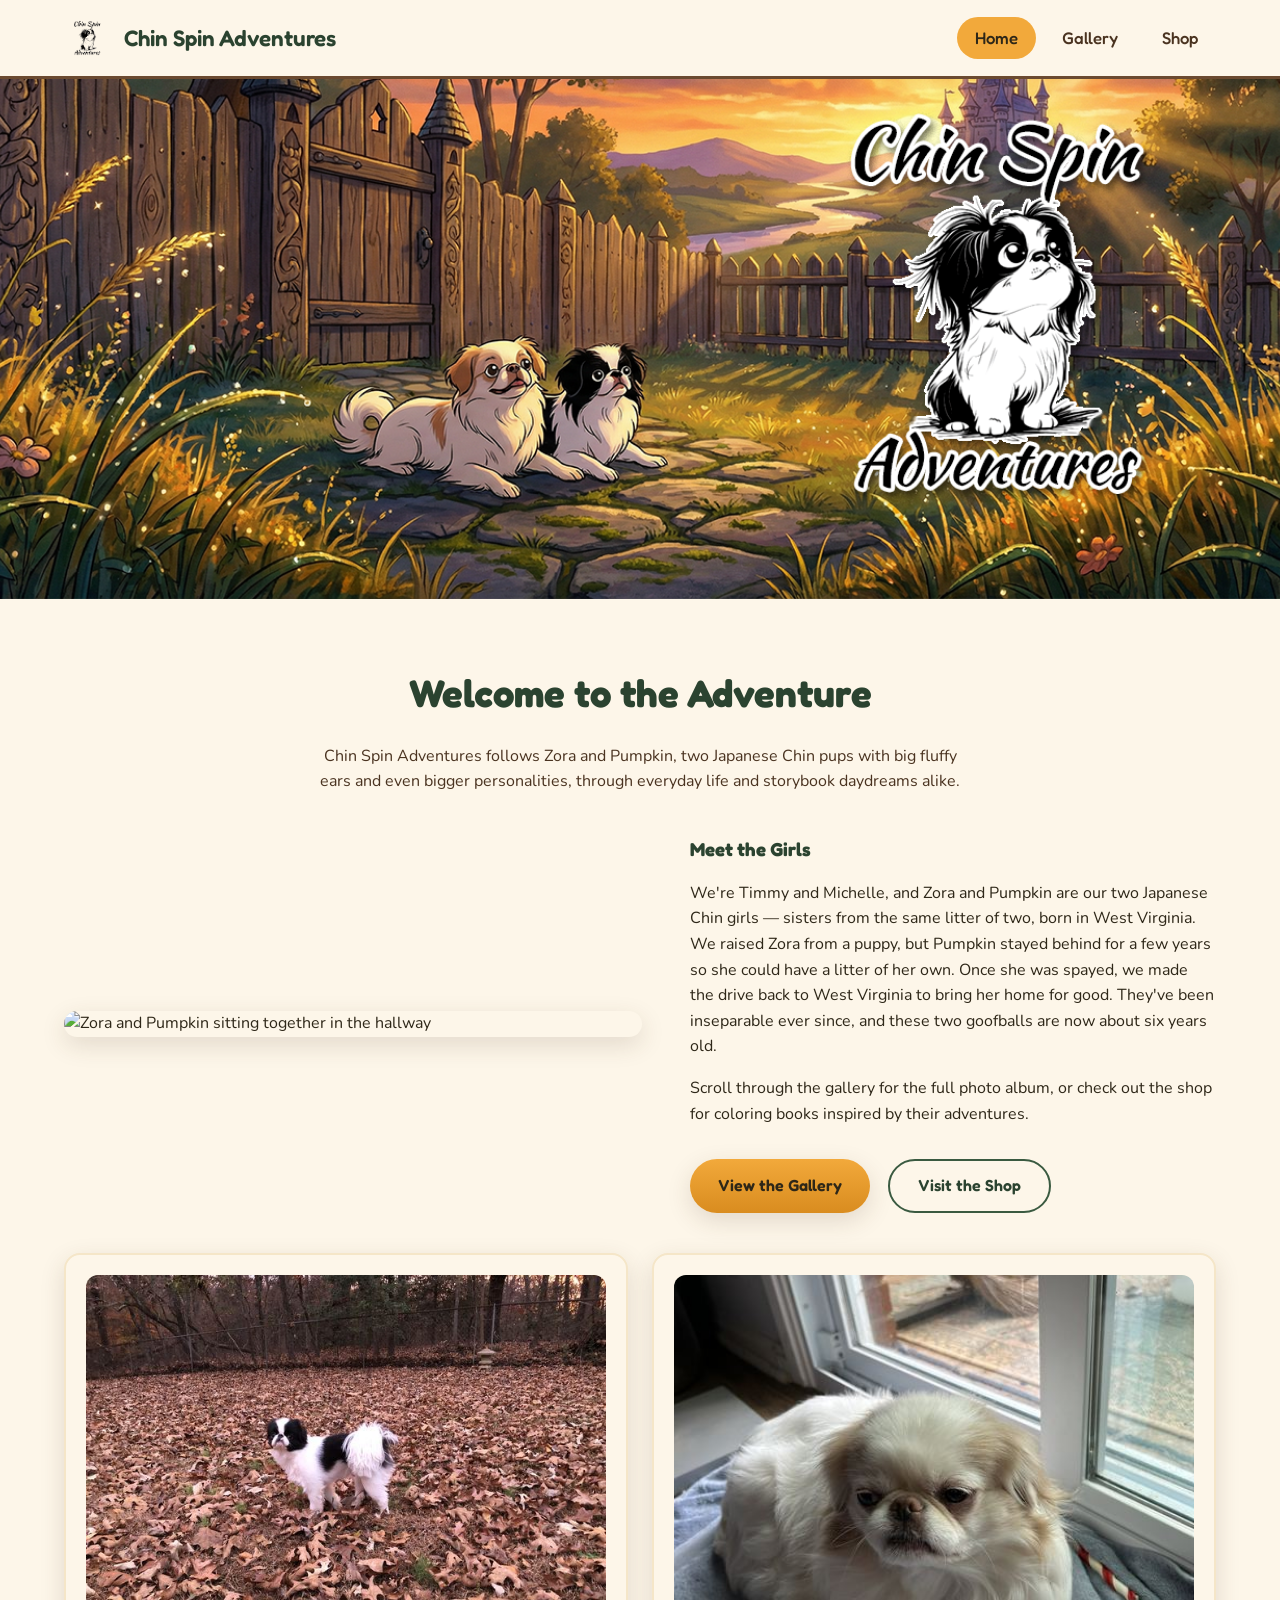
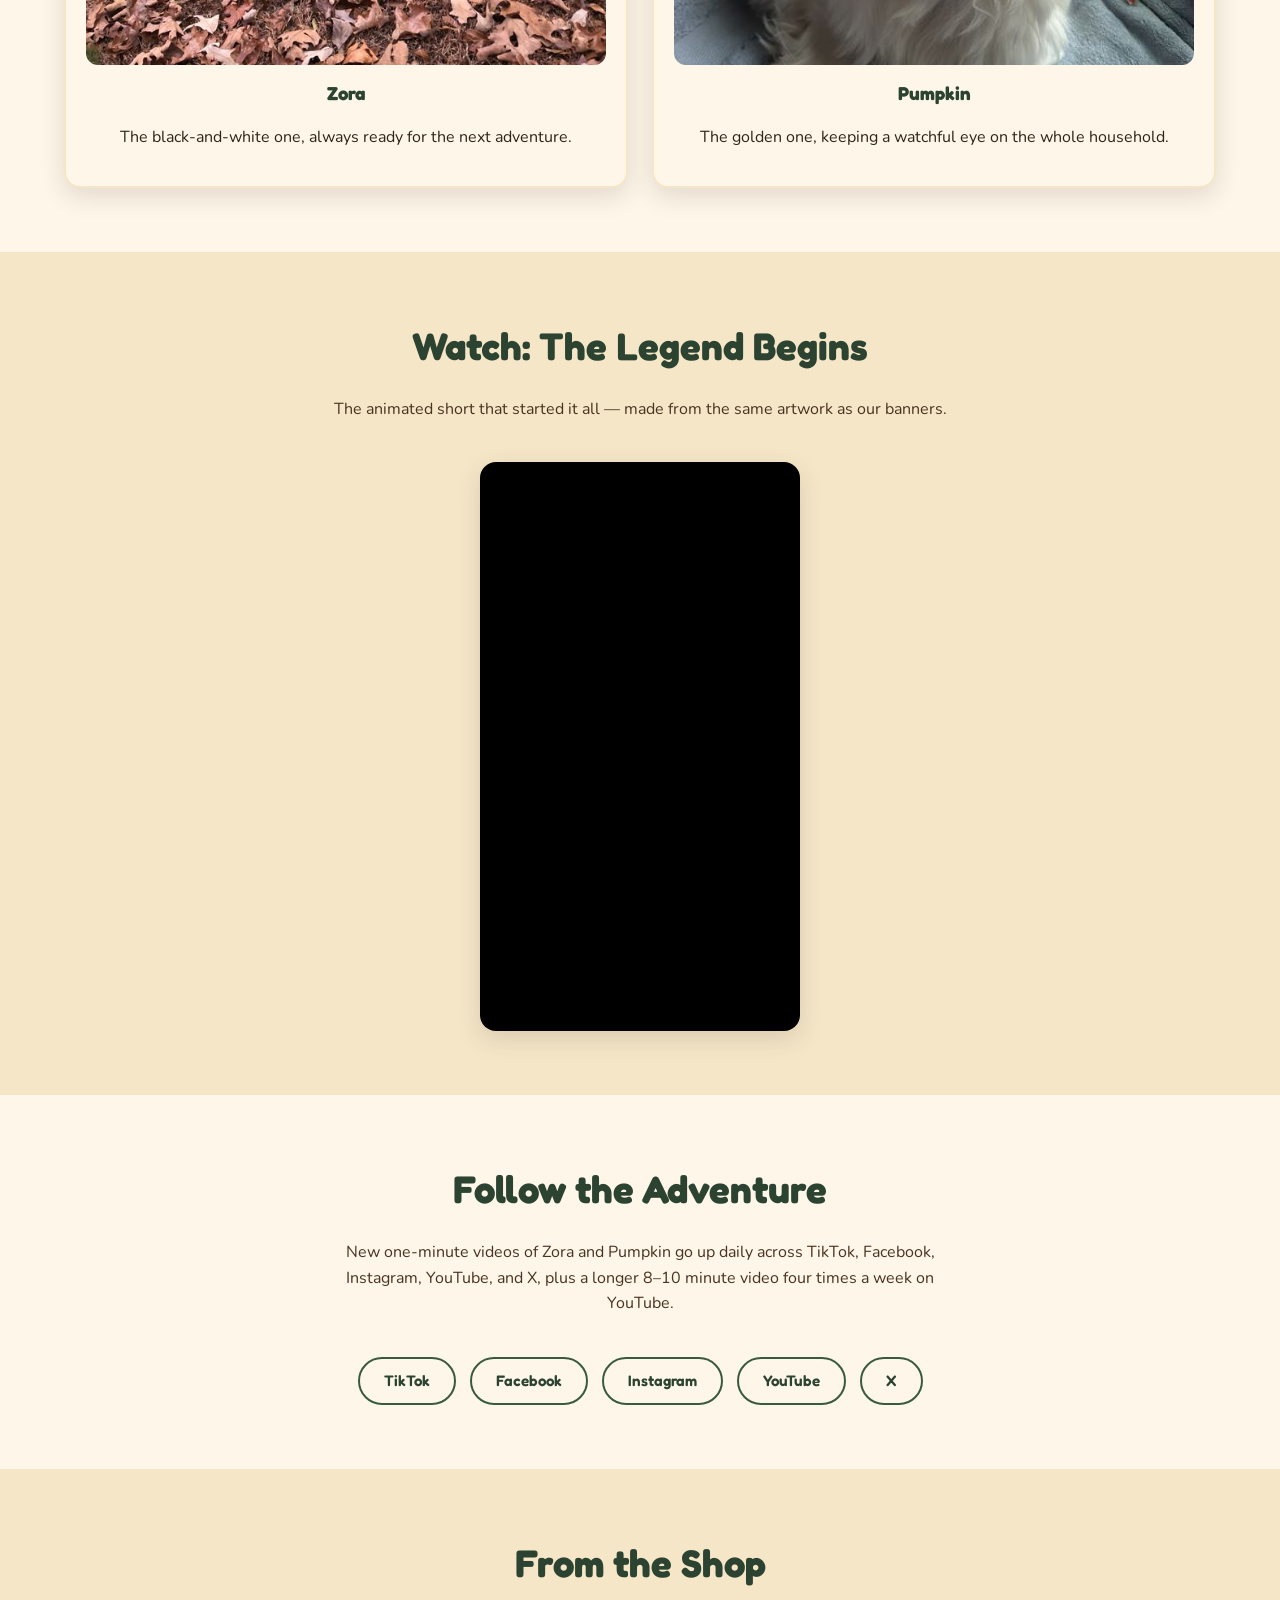
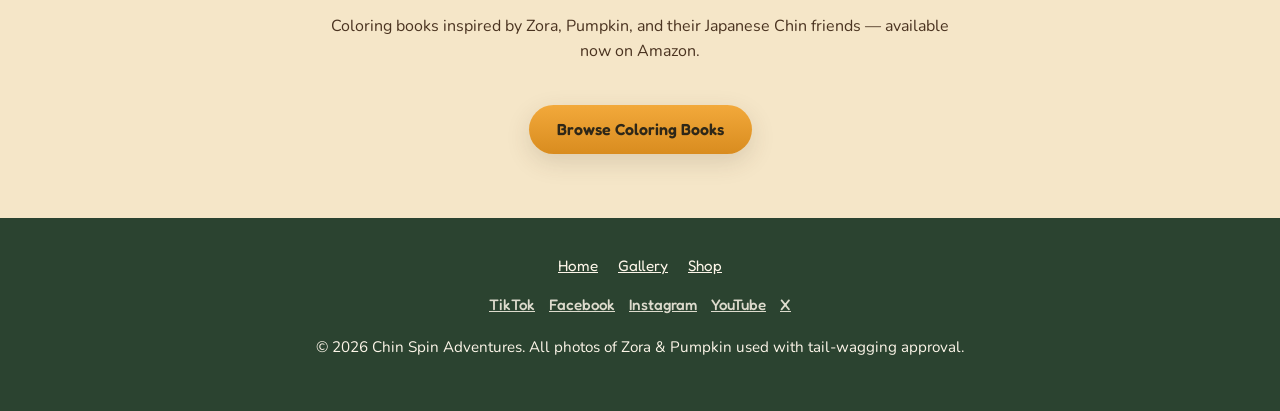
==== index.html @ e31e86ec "Initial commit: Chin Spin Adventures site Home, gallery (photo-album lightbox), and shop pages for Z" ====
<!DOCTYPE html>
<html lang="en">
<head>
<meta charset="UTF-8">
<meta name="viewport" content="width=device-width, initial-scale=1.0">
<title>Chin Spin Adventures | Zora &amp; Pumpkin</title>
<meta name="description" content="Follow the storybook adventures of Zora and Pumpkin, two Japanese Chin pups, and shop their coloring book collections.">
<link rel="preconnect" href="https://fonts.googleapis.com">
<link rel="stylesheet" href="css/style.css">
</head>
<body>

<header class="site-header">
  <div class="site-header__inner">
    <a href="index.html" class="site-logo">
      <img src="images/Chin_Spin_Adventures_Logo_72dpi_500x500_alpha_v101.png" alt="Chin Spin Adventures logo">
      Chin Spin Adventures
    </a>
    <button class="nav-toggle" aria-label="Toggle navigation"></button>
    <nav class="site-nav">
      <a href="index.html" class="active">Home</a>
      <a href="gallery.html">Gallery</a>
      <a href="shop.html">Shop</a>
    </nav>
  </div>
</header>

<section class="hero">
  <img src="images/Banner_chin Spin Adventures_ with_logo01.png" alt="Chin Spin Adventures banner - Zora and Pumpkin in a storybook garden at sunset">
</section>

<section class="section">
  <div class="container">
    <h2 class="section-title">Welcome to the Adventure</h2>
    <p class="section-subtitle">
      Chin Spin Adventures follows Zora and Pumpkin, two Japanese Chin pups with
      big fluffy ears and even bigger personalities, through everyday life and
      storybook daydreams alike.
    </p>

    <div class="meet-grid">
      <img src="images/the girls at the top of the stairs.png" alt="Zora and Pumpkin sitting together in the hallway">
      <div>
        <h3>Meet the Girls</h3>
        <p>
          We're Timmy and Michelle, and Zora and Pumpkin are our two Japanese
          Chin girls &mdash; sisters from the same litter of two, born in
          West Virginia. We raised Zora from a puppy, but Pumpkin stayed
          behind for a few years so she could have a litter of her own. Once
          she was spayed, we made the drive back to
          West Virginia to bring her home for good. They've been inseparable
          ever since, and these two goofballs are now about six years old.
        </p>
        <p>
          Scroll through the gallery for the full photo album, or check out
          the shop for coloring books inspired by their adventures.
        </p>
        <div class="cta-row" style="justify-content:flex-start;">
          <a href="gallery.html" class="btn">View the Gallery</a>
          <a href="shop.html" class="btn btn--outline">Visit the Shop</a>
        </div>
      </div>
    </div>

    <div class="pups-row">
      <div class="pup-card">
        <img src="images/photo_album/thumbs/Zora_0029.jpg" alt="Zora the Japanese Chin looking at the camera">
        <h3>Zora</h3>
        <p>The black-and-white one, always ready for the next adventure.</p>
      </div>
      <div class="pup-card">
        <img src="images/photo_album/thumbs/Pumpkin_0014.jpg" alt="Pumpkin the Japanese Chin">
        <h3>Pumpkin</h3>
        <p>The golden one, keeping a watchful eye on the whole household.</p>
      </div>
    </div>
  </div>
</section>

<section class="section section--alt">
  <div class="container">
    <h2 class="section-title">Watch: The Legend Begins</h2>
    <p class="section-subtitle">
      The animated short that started it all &mdash; made from the same
      artwork as our banners.
    </p>
    <div class="video-feature">
      <div class="video-feature__embed">
        <iframe src="https://player.vimeo.com/video/1173684603?badge=0&amp;autopause=0&amp;player_id=0&amp;app_id=58479" title="Chin Spin Adventures: The Legend Begins" allow="autoplay; picture-in-picture" allowfullscreen></iframe>
        <div class="vimeo-end-overlay">
          <button class="vimeo-replay-btn">&#8635; Replay</button>
        </div>
      </div>
    </div>
  </div>
</section>

<section class="section">
  <div class="container">
    <h2 class="section-title">Follow the Adventure</h2>
    <p class="section-subtitle">
      New one-minute videos of Zora and Pumpkin go up daily across TikTok,
      Facebook, Instagram, YouTube, and X, plus a longer 8&ndash;10 minute
      video four times a week on YouTube.
    </p>
    <div class="social-row">
      <a href="https://www.tiktok.com/@chinspinadventures" target="_blank" rel="noopener" class="social-pill">TikTok</a>
      <a href="https://www.facebook.com/ChinSpinAdventures/" target="_blank" rel="noopener" class="social-pill">Facebook</a>
      <a href="https://www.instagram.com/chinspinadventures/" target="_blank" rel="noopener" class="social-pill">Instagram</a>
      <a href="https://www.youtube.com/@ChinSpinAdventures" target="_blank" rel="noopener" class="social-pill">YouTube</a>
      <a href="https://x.com/ChinSpinVenture" target="_blank" rel="noopener" class="social-pill">X</a>
    </div>
  </div>
</section>

<section class="section section--alt">
  <div class="container">
    <h2 class="section-title">From the Shop</h2>
    <p class="section-subtitle">
      Coloring books inspired by Zora, Pumpkin, and their Japanese Chin friends
      &mdash; available now on Amazon.
    </p>
    <div class="cta-row">
      <a href="shop.html" class="btn">Browse Coloring Books</a>
    </div>
  </div>
</section>

<footer class="site-footer">
  <div class="footer-nav">
    <a href="index.html">Home</a>
    <a href="gallery.html">Gallery</a>
    <a href="shop.html">Shop</a>
  </div>
  <div class="footer-social">
    <a href="https://www.tiktok.com/@chinspinadventures" target="_blank" rel="noopener">TikTok</a>
    <a href="https://www.facebook.com/ChinSpinAdventures/" target="_blank" rel="noopener">Facebook</a>
    <a href="https://www.instagram.com/chinspinadventures/" target="_blank" rel="noopener">Instagram</a>
    <a href="https://www.youtube.com/@ChinSpinAdventures" target="_blank" rel="noopener">YouTube</a>
    <a href="https://x.com/ChinSpinVenture" target="_blank" rel="noopener">X</a>
  </div>
  <p>&copy; <span id="year"></span> Chin Spin Adventures. All photos of Zora &amp; Pumpkin used with tail-wagging approval.</p>
</footer>

<script src="https://player.vimeo.com/api/player.js"></script>
<script src="js/main.js"></script>
<script>document.getElementById('year').textContent = new Date().getFullYear();</script>
</body>
</html>
---- css/style.css ----
/* Chin Spin Adventures — shared site styles */

@import url('https://fonts.googleapis.com/css2?family=Fredoka:wght@400;500;600;700&family=Nunito:wght@400;600;700&display=swap');

:root {
  --gold: #f2a93b;
  --gold-dark: #d98c1f;
  --sunset-orange: #e8752c;
  --dusk-purple: #4b3f6b;
  --forest-green: #3a5a40;
  --forest-green-dark: #2b4330;
  --wood-brown: #6b4a30;
  --wood-brown-dark: #4a3320;
  --cream: #fdf6e9;
  --cream-dark: #f5e6c8;
  --ink: #2e2718;

  --font-display: 'Fredoka', sans-serif;
  --font-body: 'Nunito', sans-serif;

  --radius: 16px;
  --shadow-soft: 0 8px 24px rgba(74, 51, 32, 0.15);
  --shadow-lift: 0 14px 34px rgba(74, 51, 32, 0.22);
}

* {
  box-sizing: border-box;
}

html {
  scroll-behavior: smooth;
}

body {
  margin: 0;
  font-family: var(--font-body);
  color: var(--ink);
  background: var(--cream);
  line-height: 1.6;
}

img {
  max-width: 100%;
  display: block;
}

a {
  color: inherit;
  text-decoration: none;
}

h1, h2, h3, h4 {
  font-family: var(--font-display);
  margin: 0 0 0.5em;
  color: var(--forest-green-dark);
}

.container {
  width: 100%;
  max-width: 1200px;
  margin: 0 auto;
  padding: 0 24px;
}

/* ---------- Header / Nav ---------- */

.site-header {
  position: sticky;
  top: 0;
  z-index: 100;
  background: var(--cream);
  border-bottom: 3px solid var(--wood-brown);
}

.site-header__inner {
  display: flex;
  align-items: center;
  justify-content: space-between;
  padding: 14px 24px;
  max-width: 1200px;
  margin: 0 auto;
}

.site-logo {
  display: flex;
  align-items: center;
  gap: 12px;
  font-family: var(--font-display);
  font-size: 1.4rem;
  font-weight: 600;
  color: var(--forest-green-dark);
}

.site-logo img {
  height: 48px;
  width: auto;
}

.site-nav {
  display: flex;
  align-items: center;
  gap: 8px;
}

.site-nav a {
  font-family: var(--font-display);
  font-weight: 500;
  font-size: 1.05rem;
  padding: 8px 18px;
  border-radius: 999px;
  color: var(--wood-brown-dark);
  transition: background 0.2s ease, color 0.2s ease;
}

.site-nav a:hover,
.site-nav a.active {
  background: var(--gold);
  color: var(--ink);
}

.nav-toggle {
  display: none;
  background: none;
  border: 2px solid var(--wood-brown);
  border-radius: 10px;
  padding: 8px 10px;
  cursor: pointer;
}

.nav-toggle span,
.nav-toggle::before,
.nav-toggle::after {
  content: "";
  display: block;
  width: 22px;
  height: 3px;
  background: var(--wood-brown-dark);
  margin: 4px 0;
  border-radius: 2px;
}

@media (max-width: 720px) {
  .nav-toggle {
    display: block;
  }

  .site-nav {
    position: absolute;
    top: 100%;
    left: 0;
    right: 0;
    background: var(--cream);
    flex-direction: column;
    align-items: stretch;
    gap: 0;
    border-bottom: 3px solid var(--wood-brown);
    max-height: 0;
    overflow: hidden;
    transition: max-height 0.25s ease;
  }

  .site-nav.open {
    max-height: 300px;
  }

  .site-nav a {
    border-radius: 0;
    padding: 14px 24px;
    border-top: 1px solid var(--cream-dark);
  }
}

/* ---------- Hero ---------- */

.hero {
  position: relative;
}

.hero img {
  width: 100%;
  height: clamp(220px, 42vw, 520px);
  object-fit: cover;
  object-position: center top;
}

.hero-caption {
  text-align: center;
  padding: 28px 24px 8px;
  max-width: 760px;
  margin: 0 auto;
}

/* ---------- Buttons ---------- */

.btn {
  display: inline-flex;
  align-items: center;
  gap: 8px;
  font-family: var(--font-display);
  font-weight: 600;
  font-size: 1rem;
  padding: 12px 28px;
  border-radius: 999px;
  background: linear-gradient(180deg, var(--gold), var(--gold-dark));
  color: var(--ink);
  box-shadow: var(--shadow-soft);
  border: none;
  cursor: pointer;
  transition: transform 0.15s ease, box-shadow 0.15s ease;
}

.btn:hover {
  transform: translateY(-2px);
  box-shadow: var(--shadow-lift);
}

.btn--outline {
  background: transparent;
  border: 2px solid var(--forest-green);
  color: var(--forest-green-dark);
  box-shadow: none;
}

.btn--outline:hover {
  background: var(--forest-green);
  color: var(--cream);
}

/* ---------- Sections ---------- */

.section {
  padding: 64px 0;
}

.section--alt {
  background: var(--cream-dark);
}

.section-title {
  text-align: center;
  font-size: clamp(1.8rem, 3vw, 2.6rem);
}

.section-subtitle {
  text-align: center;
  max-width: 640px;
  margin: 0 auto 40px;
  color: var(--wood-brown-dark);
}

.cta-row {
  display: flex;
  justify-content: center;
  gap: 18px;
  flex-wrap: wrap;
  margin-top: 32px;
}

/* ---------- Intro / meet the girls ---------- */

.meet-grid {
  display: grid;
  grid-template-columns: 1.1fr 1fr;
  gap: 48px;
  align-items: center;
}

.meet-grid img {
  border-radius: var(--radius);
  box-shadow: var(--shadow-soft);
}

@media (max-width: 800px) {
  .meet-grid {
    grid-template-columns: 1fr;
  }
}

.pups-row {
  display: grid;
  grid-template-columns: repeat(2, 1fr);
  gap: 24px;
  margin-top: 40px;
}

.pup-card {
  background: var(--cream);
  border-radius: var(--radius);
  padding: 20px;
  text-align: center;
  box-shadow: var(--shadow-soft);
  border: 2px solid var(--cream-dark);
}

.pup-card img {
  border-radius: 12px;
  margin-bottom: 14px;
  aspect-ratio: 4/3;
  object-fit: cover;
  width: 100%;
}

@media (max-width: 600px) {
  .pups-row {
    grid-template-columns: 1fr;
  }
}

/* ---------- Video feature (Vimeo) ---------- */

.video-feature {
  display: flex;
  justify-content: center;
}

.video-feature__embed {
  position: relative;
  width: 100%;
  max-width: 320px;
  aspect-ratio: 9 / 16;
  border-radius: var(--radius);
  overflow: hidden;
  box-shadow: var(--shadow-soft);
  background: #000;
}

.video-feature__embed iframe {
  display: block;
  width: 100%;
  height: 100%;
  border: none;
}

.vimeo-end-overlay {
  position: absolute;
  inset: 0;
  background: rgba(20, 15, 8, 0.94);
  display: flex;
  align-items: center;
  justify-content: center;
  opacity: 0;
  pointer-events: none;
  transition: opacity 0.4s ease;
}

.vimeo-end-overlay.active {
  opacity: 1;
  pointer-events: auto;
}

.vimeo-replay-btn {
  display: inline-flex;
  align-items: center;
  gap: 8px;
  padding: 12px 24px;
  background: transparent;
  border: 2px solid var(--cream);
  border-radius: 999px;
  color: var(--cream);
  font-family: var(--font-display);
  font-size: 0.95rem;
  font-weight: 600;
  cursor: pointer;
  transition: background 0.2s ease, border-color 0.2s ease, color 0.2s ease;
}

.vimeo-replay-btn:hover {
  background: var(--gold);
  border-color: var(--gold);
  color: var(--ink);
}

/* ---------- Social ---------- */

.social-row {
  display: flex;
  justify-content: center;
  flex-wrap: wrap;
  gap: 14px;
  margin-top: 32px;
}

.social-pill {
  font-family: var(--font-display);
  font-weight: 600;
  font-size: 0.95rem;
  padding: 10px 24px;
  border-radius: 999px;
  border: 2px solid var(--forest-green);
  color: var(--forest-green-dark);
  transition: background 0.2s ease, color 0.2s ease;
}

.social-pill:hover {
  background: var(--forest-green);
  color: var(--cream);
}

.footer-social {
  display: flex;
  justify-content: center;
  flex-wrap: wrap;
  gap: 14px;
  margin-bottom: 18px;
}

.footer-social a {
  font-family: var(--font-display);
  font-weight: 500;
  opacity: 0.85;
}

.footer-social a:hover {
  opacity: 1;
  text-decoration: underline;
}

/* ---------- Footer ---------- */

.site-footer {
  background: var(--forest-green-dark);
  color: var(--cream);
  padding: 36px 24px;
  text-align: center;
  font-size: 0.95rem;
}

.site-footer a {
  text-decoration: underline;
}

.site-footer .footer-nav {
  display: flex;
  justify-content: center;
  gap: 20px;
  margin-bottom: 14px;
  flex-wrap: wrap;
  font-family: var(--font-display);
}
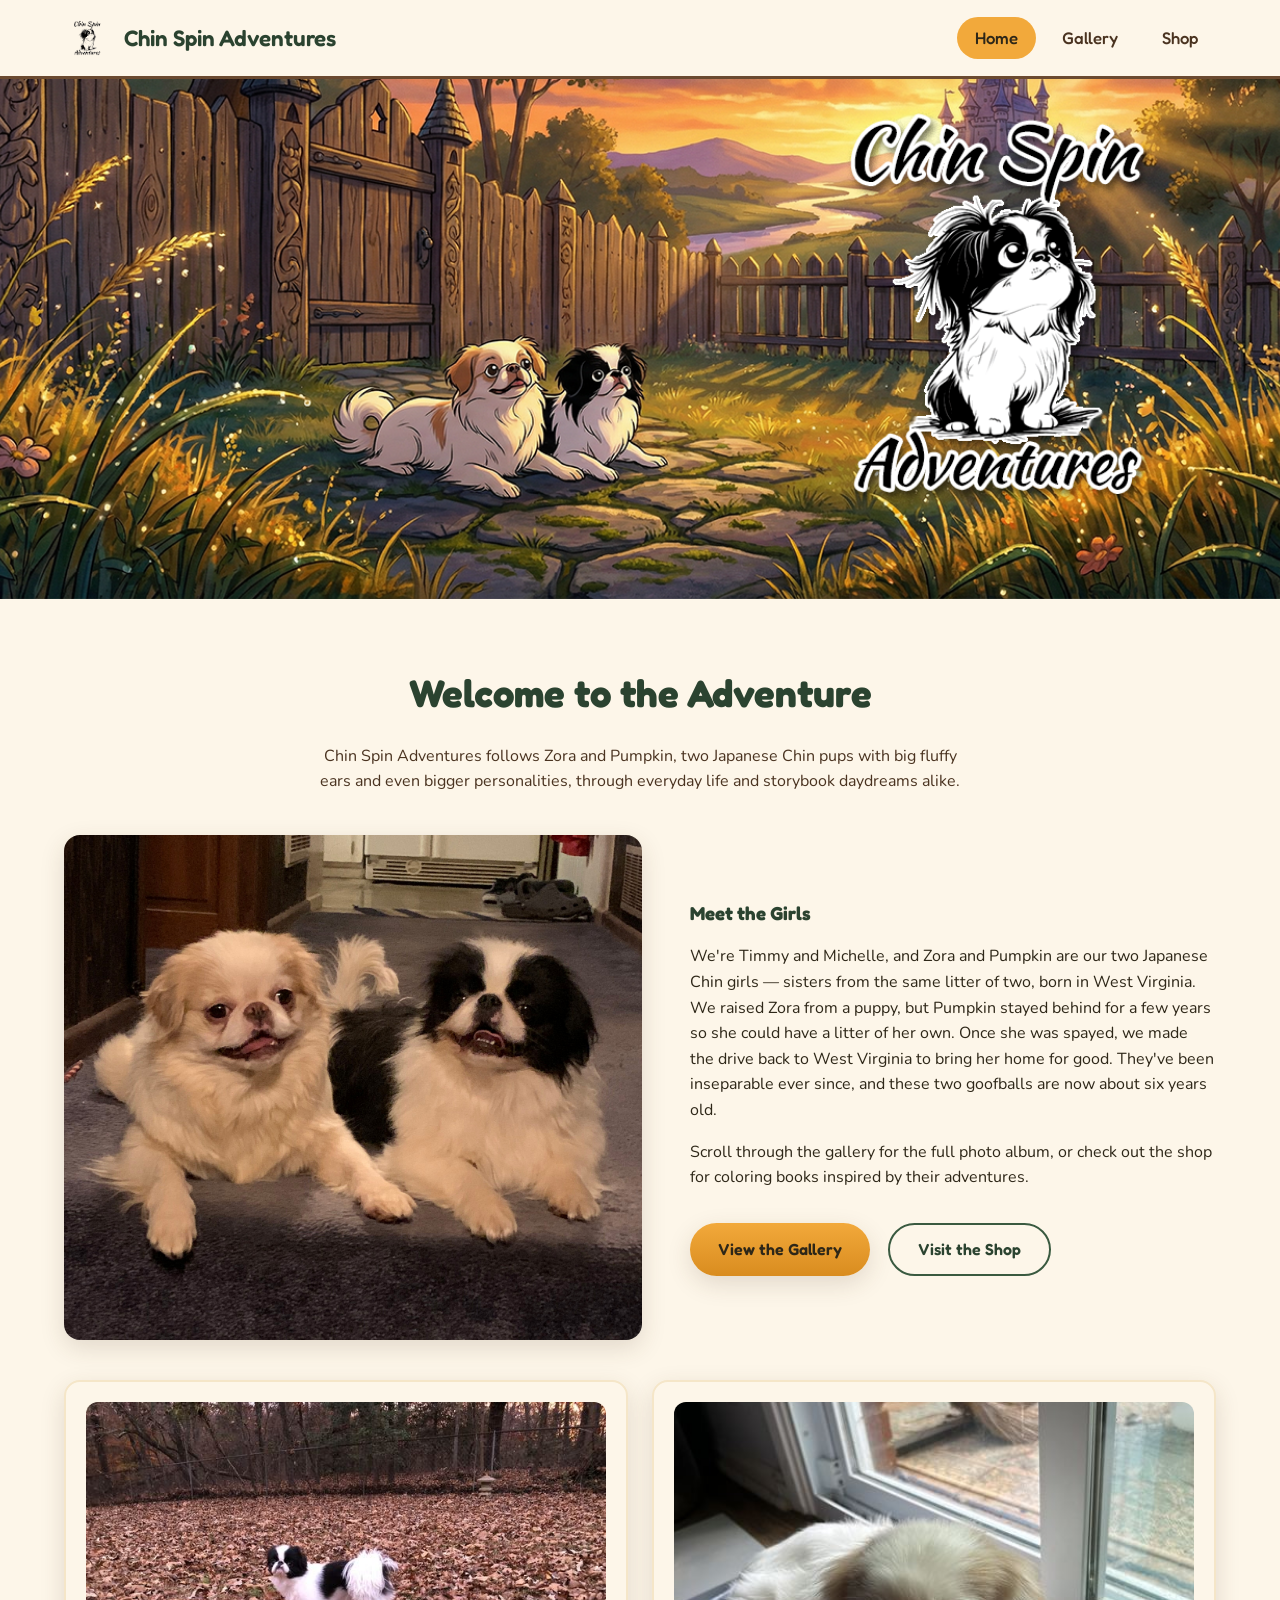
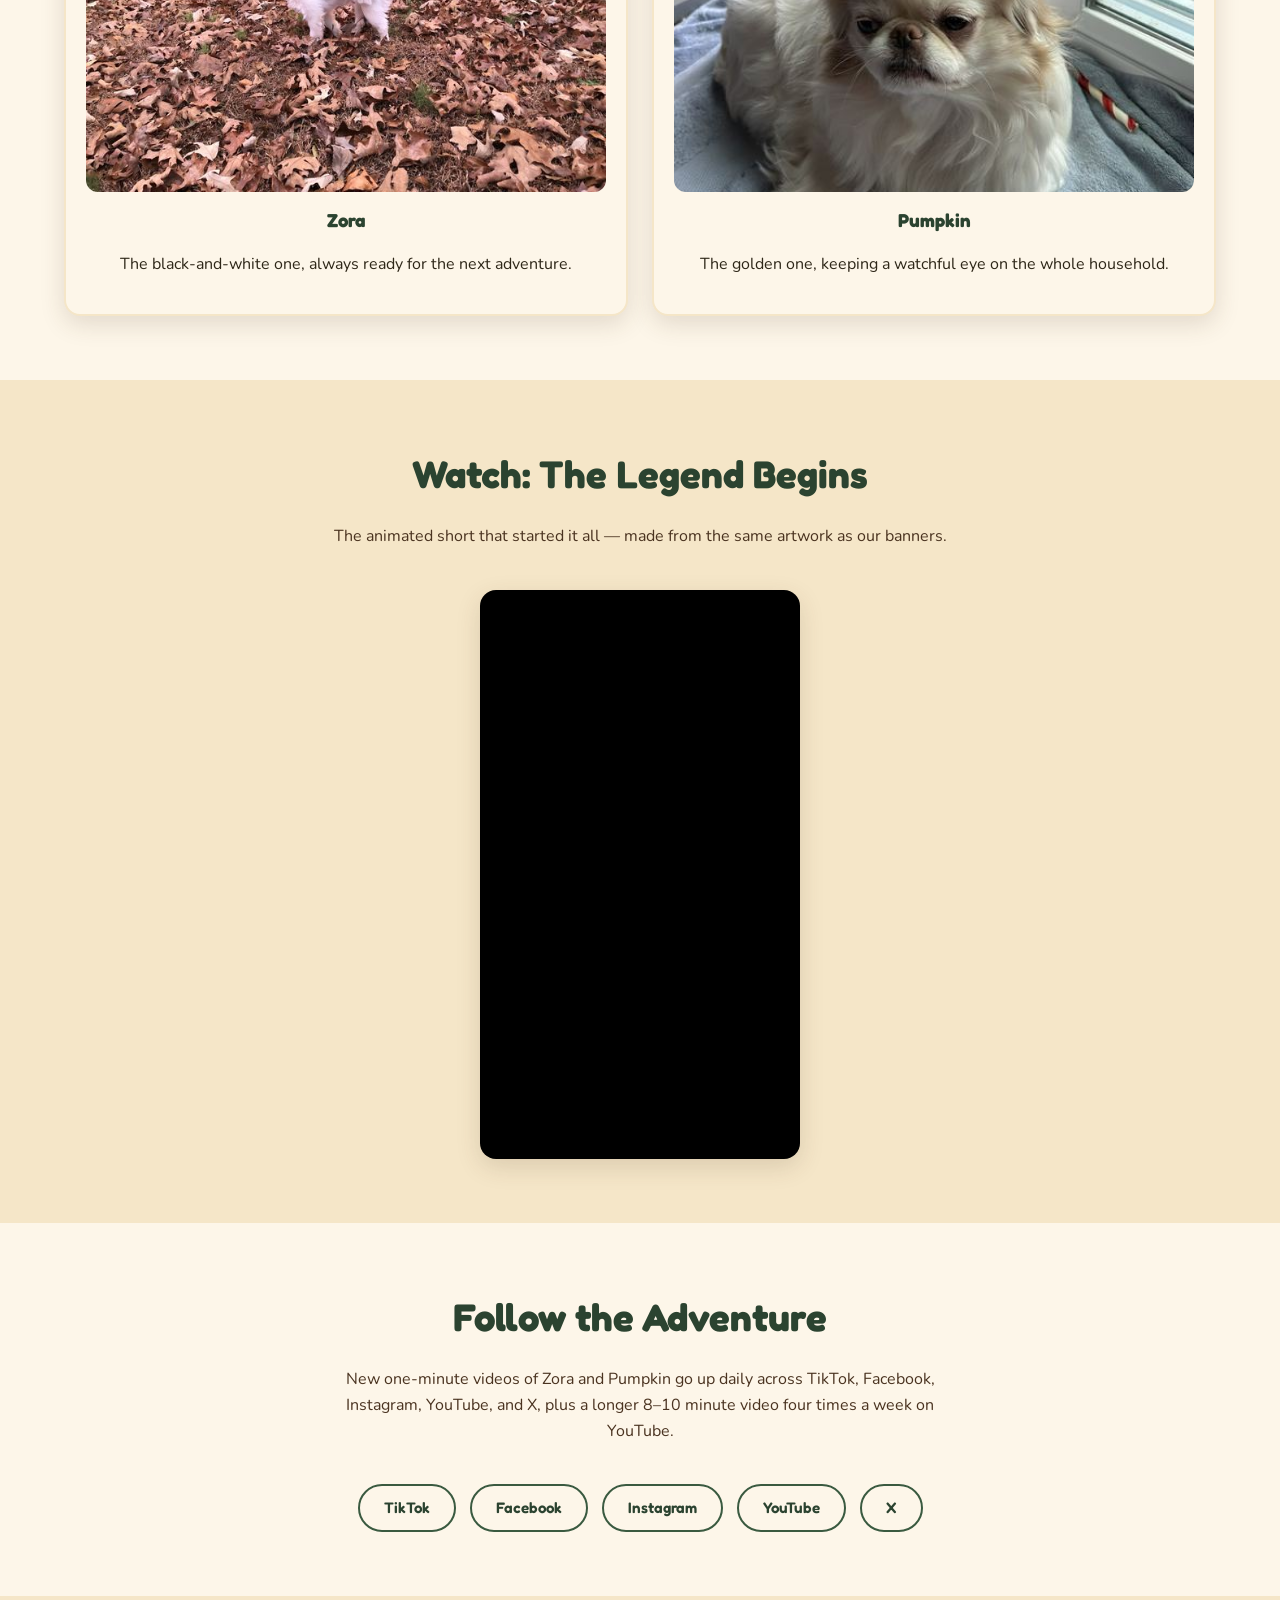
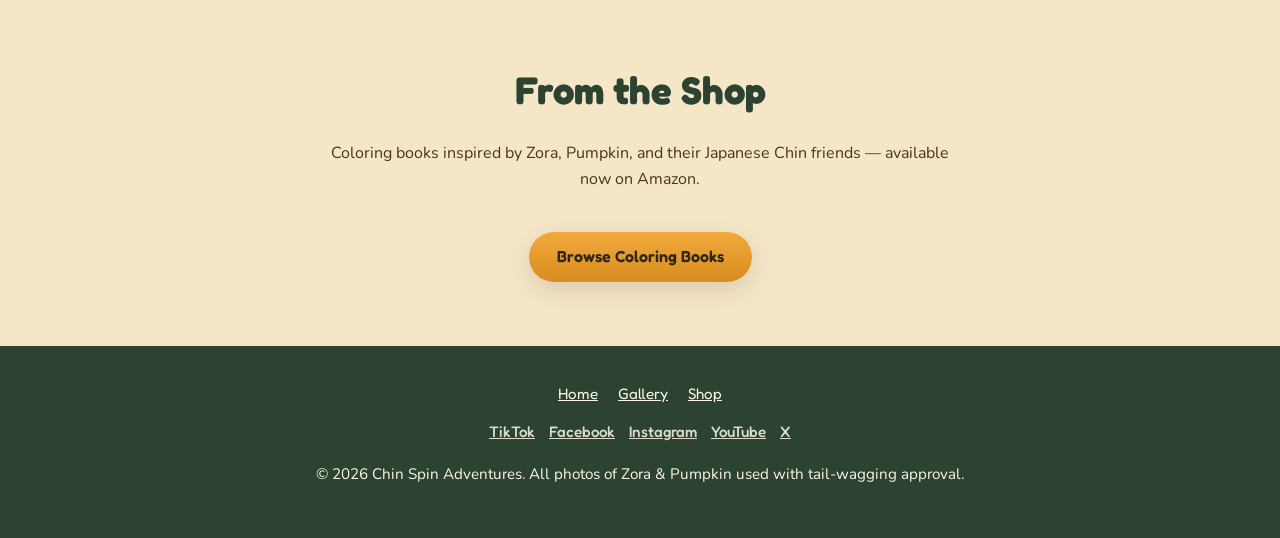
==== commit d09d565f: "Swap oversized hero photo for a compressed version The original PNG was 10.9MB; replaced with a crop" ====
--- a/index.html
+++ b/index.html
@@ -39,7 +39,7 @@
     </p>
 
     <div class="meet-grid">
-      <img src="images/the girls at the top of the stairs.png" alt="Zora and Pumpkin sitting together in the hallway">
+      <img src="images/the girls at the top of the stairs_v101.jpg" alt="Zora and Pumpkin sitting together in the hallway">
       <div>
         <h3>Meet the Girls</h3>
         <p>
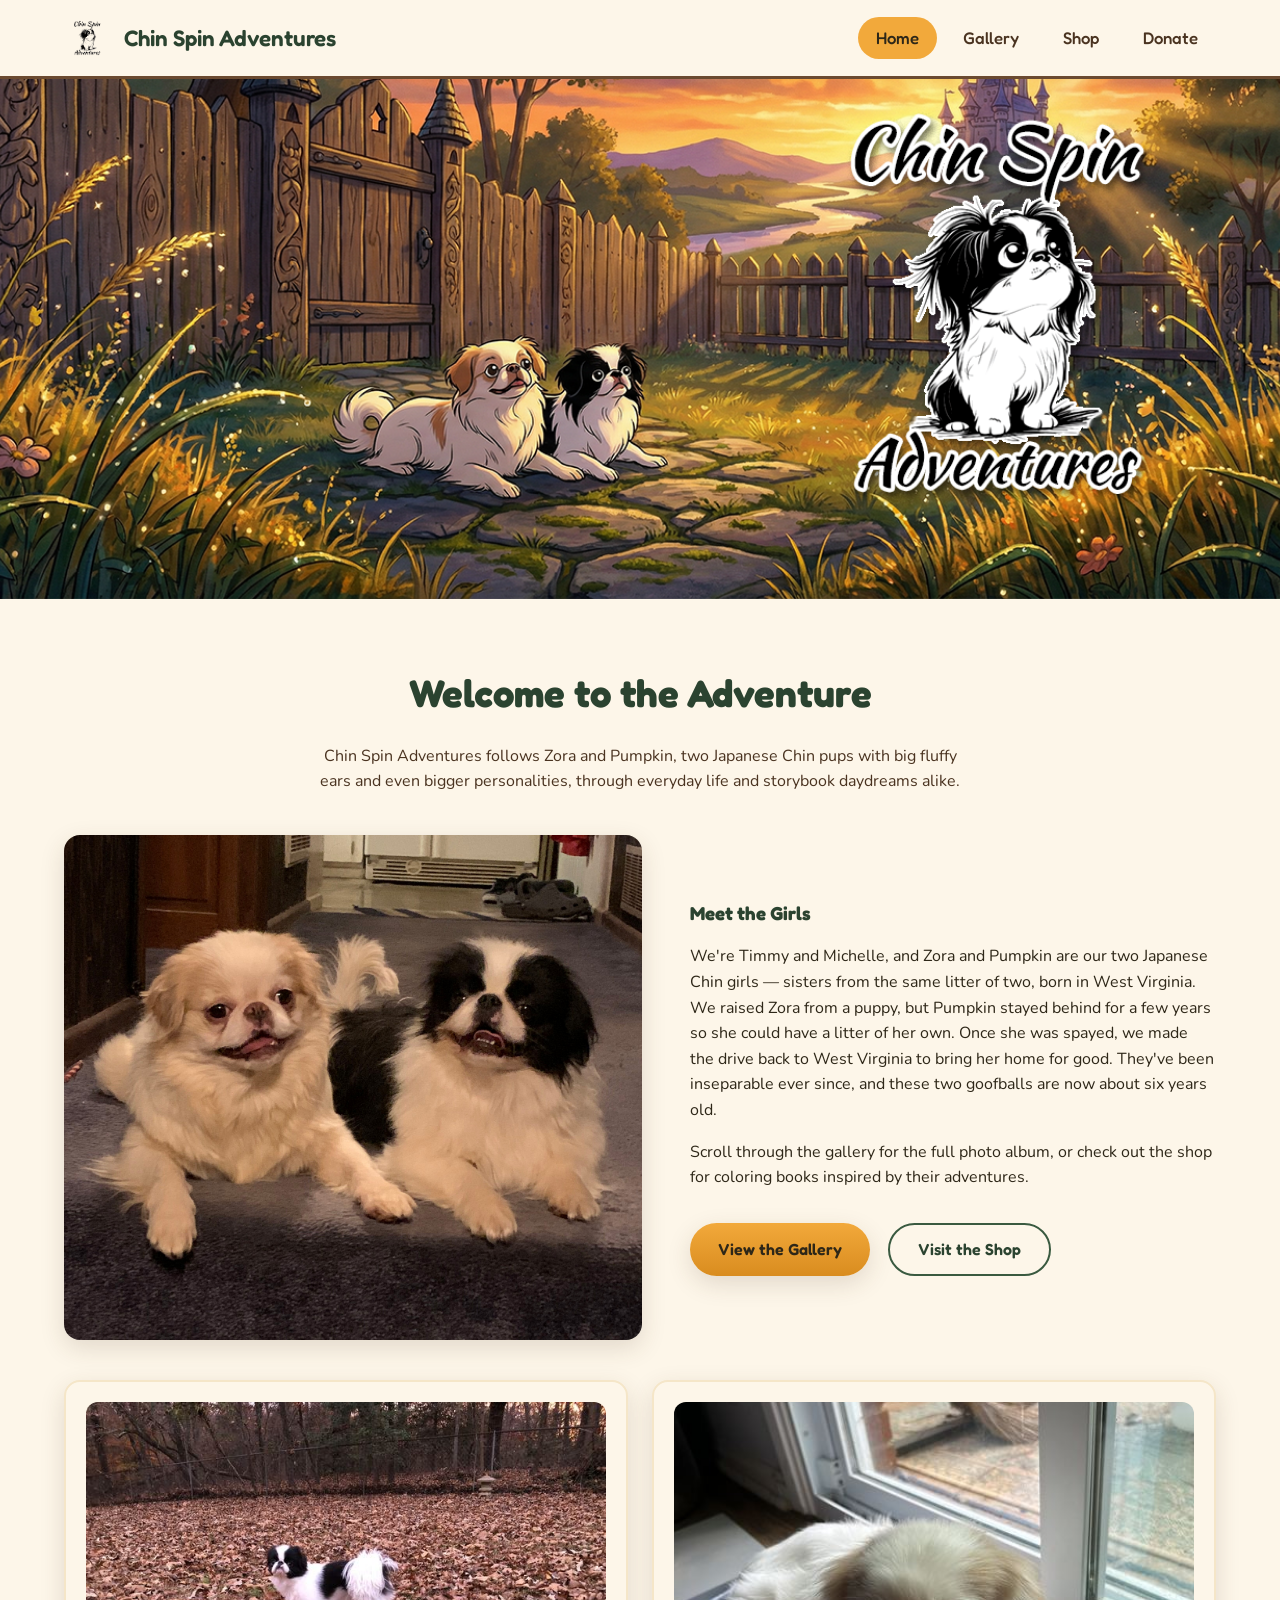
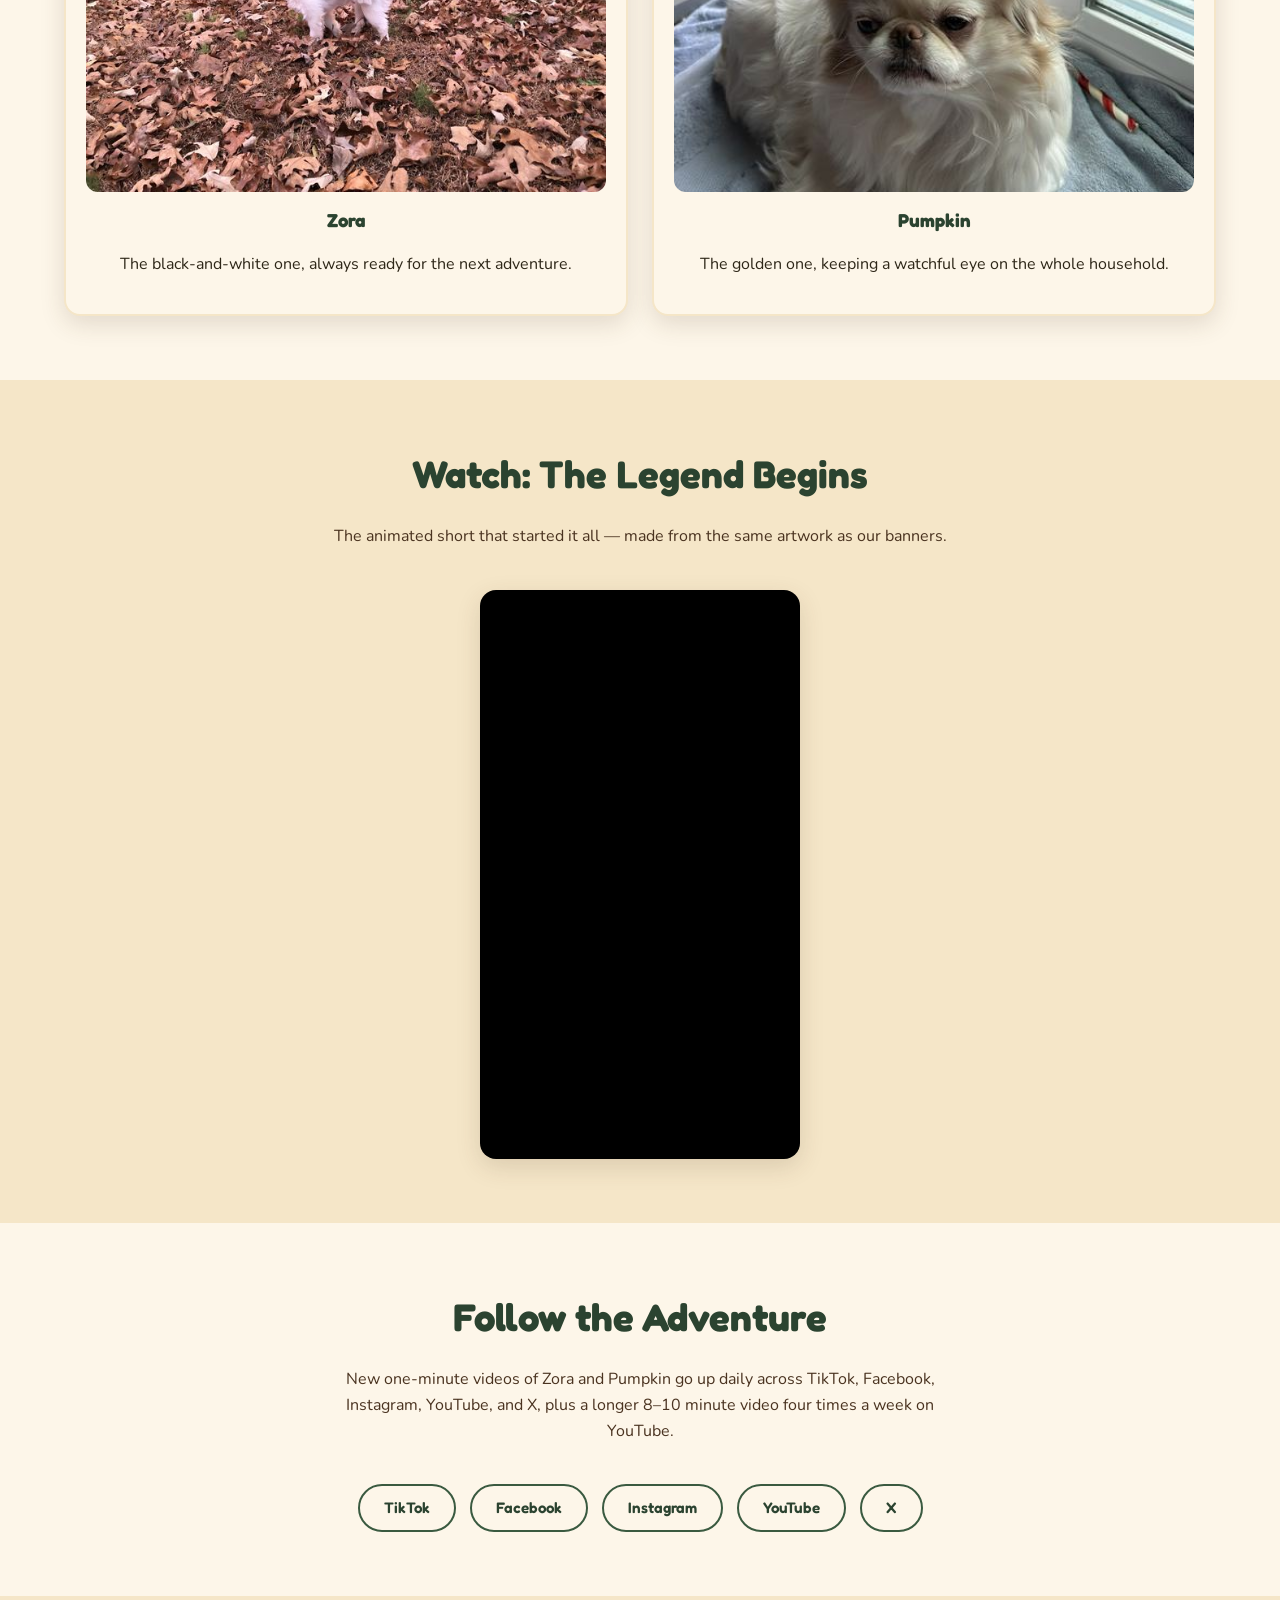
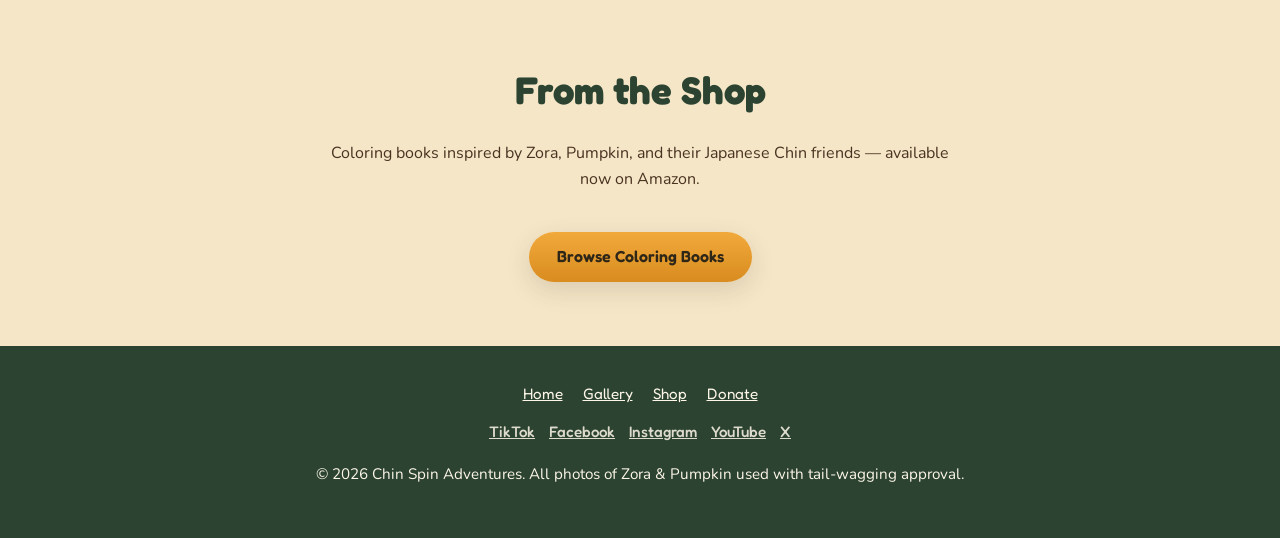
==== commit 3b4fdb75: "Add donations page Links to the Buy Me a Coffee page and explains what donations cover (treats, vet " ====
--- a/index.html
+++ b/index.html
@@ -21,6 +21,7 @@
       <a href="index.html" class="active">Home</a>
       <a href="gallery.html">Gallery</a>
       <a href="shop.html">Shop</a>
+      <a href="donate.html">Donate</a>
     </nav>
   </div>
 </header>
@@ -131,6 +132,7 @@
     <a href="index.html">Home</a>
     <a href="gallery.html">Gallery</a>
     <a href="shop.html">Shop</a>
+    <a href="donate.html">Donate</a>
   </div>
   <div class="footer-social">
     <a href="https://www.tiktok.com/@chinspinadventures" target="_blank" rel="noopener">TikTok</a>
--- a/css/style.css
+++ b/css/style.css
@@ -415,6 +415,40 @@
   text-decoration: underline;
 }
 
+/* ---------- Donate ---------- */
+
+.reasons-grid {
+  display: grid;
+  grid-template-columns: repeat(auto-fit, minmax(200px, 1fr));
+  gap: 24px;
+  margin: 40px 0;
+}
+
+.reason-card {
+  background: var(--cream);
+  border-radius: var(--radius);
+  padding: 24px 20px;
+  text-align: center;
+  box-shadow: var(--shadow-soft);
+  border: 2px solid var(--cream-dark);
+}
+
+.reason-card__icon {
+  font-size: 2rem;
+  margin-bottom: 10px;
+}
+
+.reason-card h3 {
+  font-size: 1.05rem;
+  margin-bottom: 6px;
+}
+
+.reason-card p {
+  font-size: 0.92rem;
+  color: var(--wood-brown-dark);
+  margin: 0;
+}
+
 /* ---------- Footer ---------- */
 
 .site-footer {
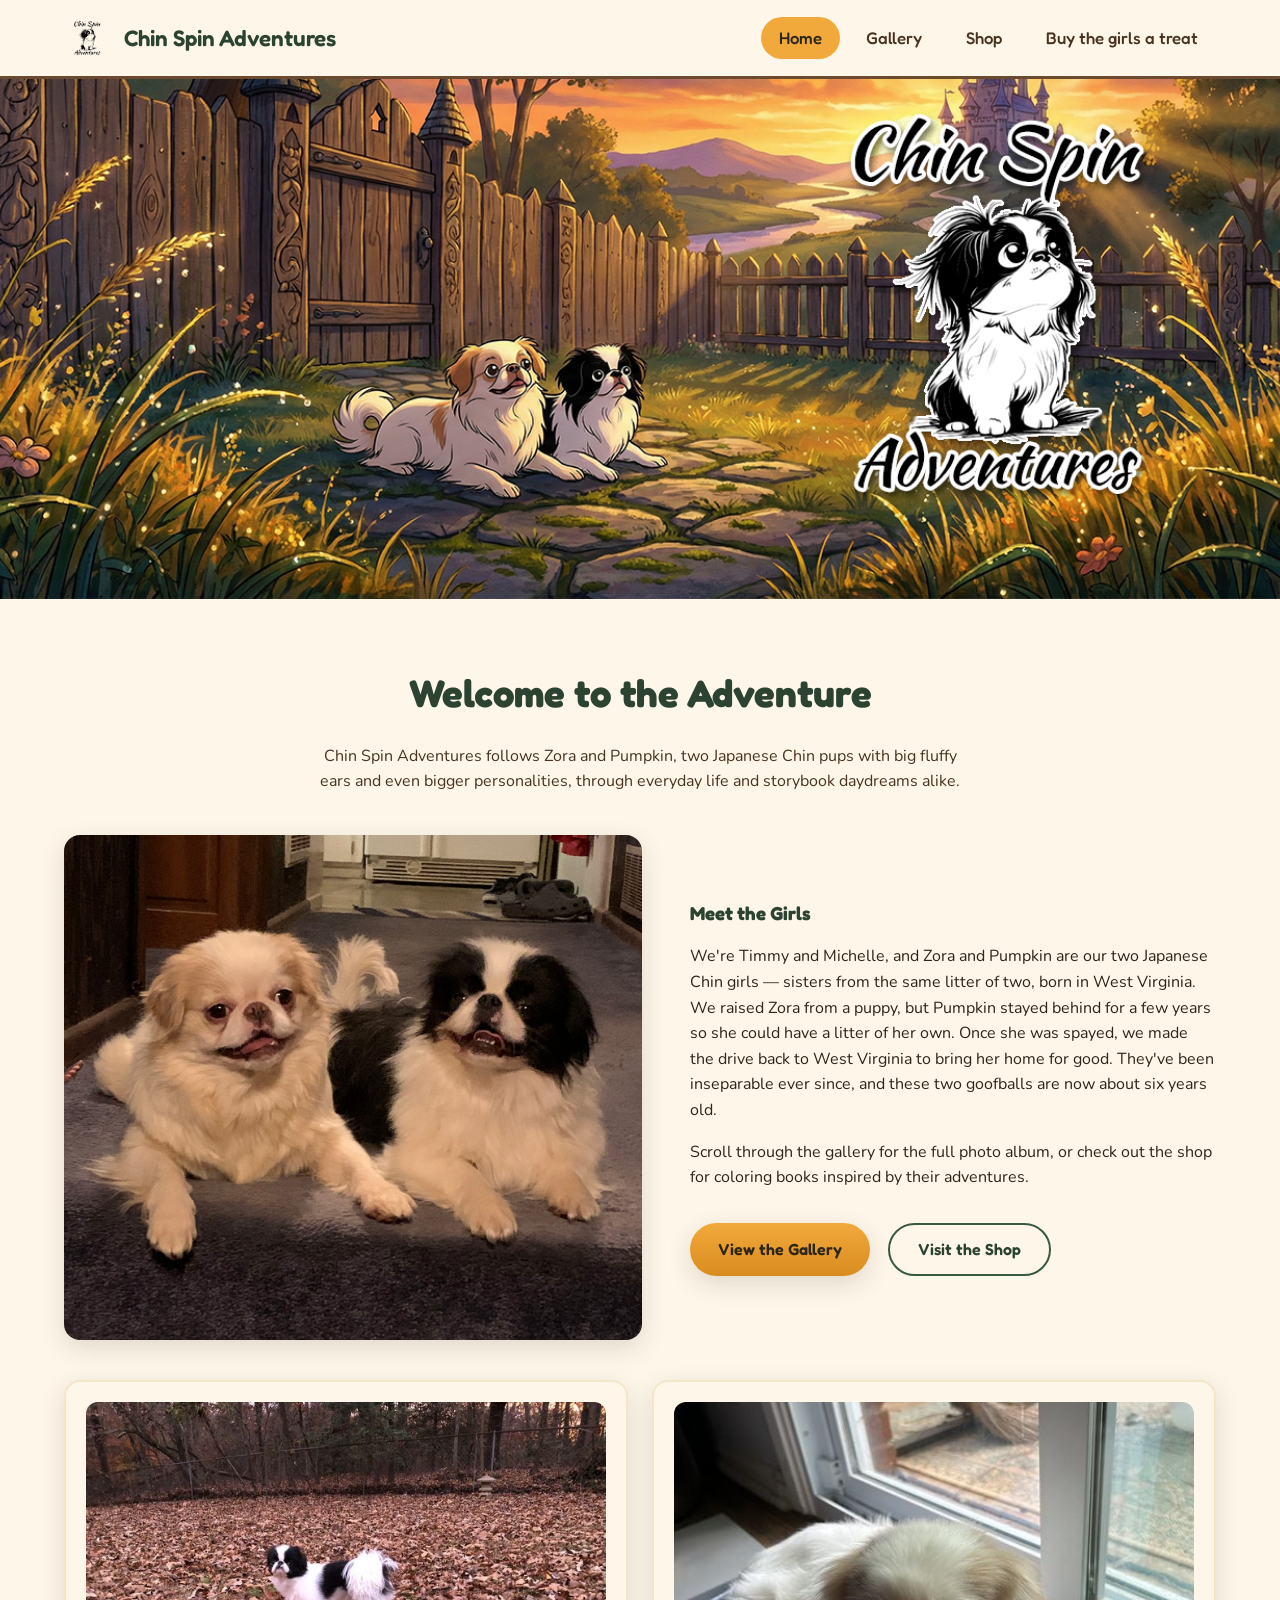
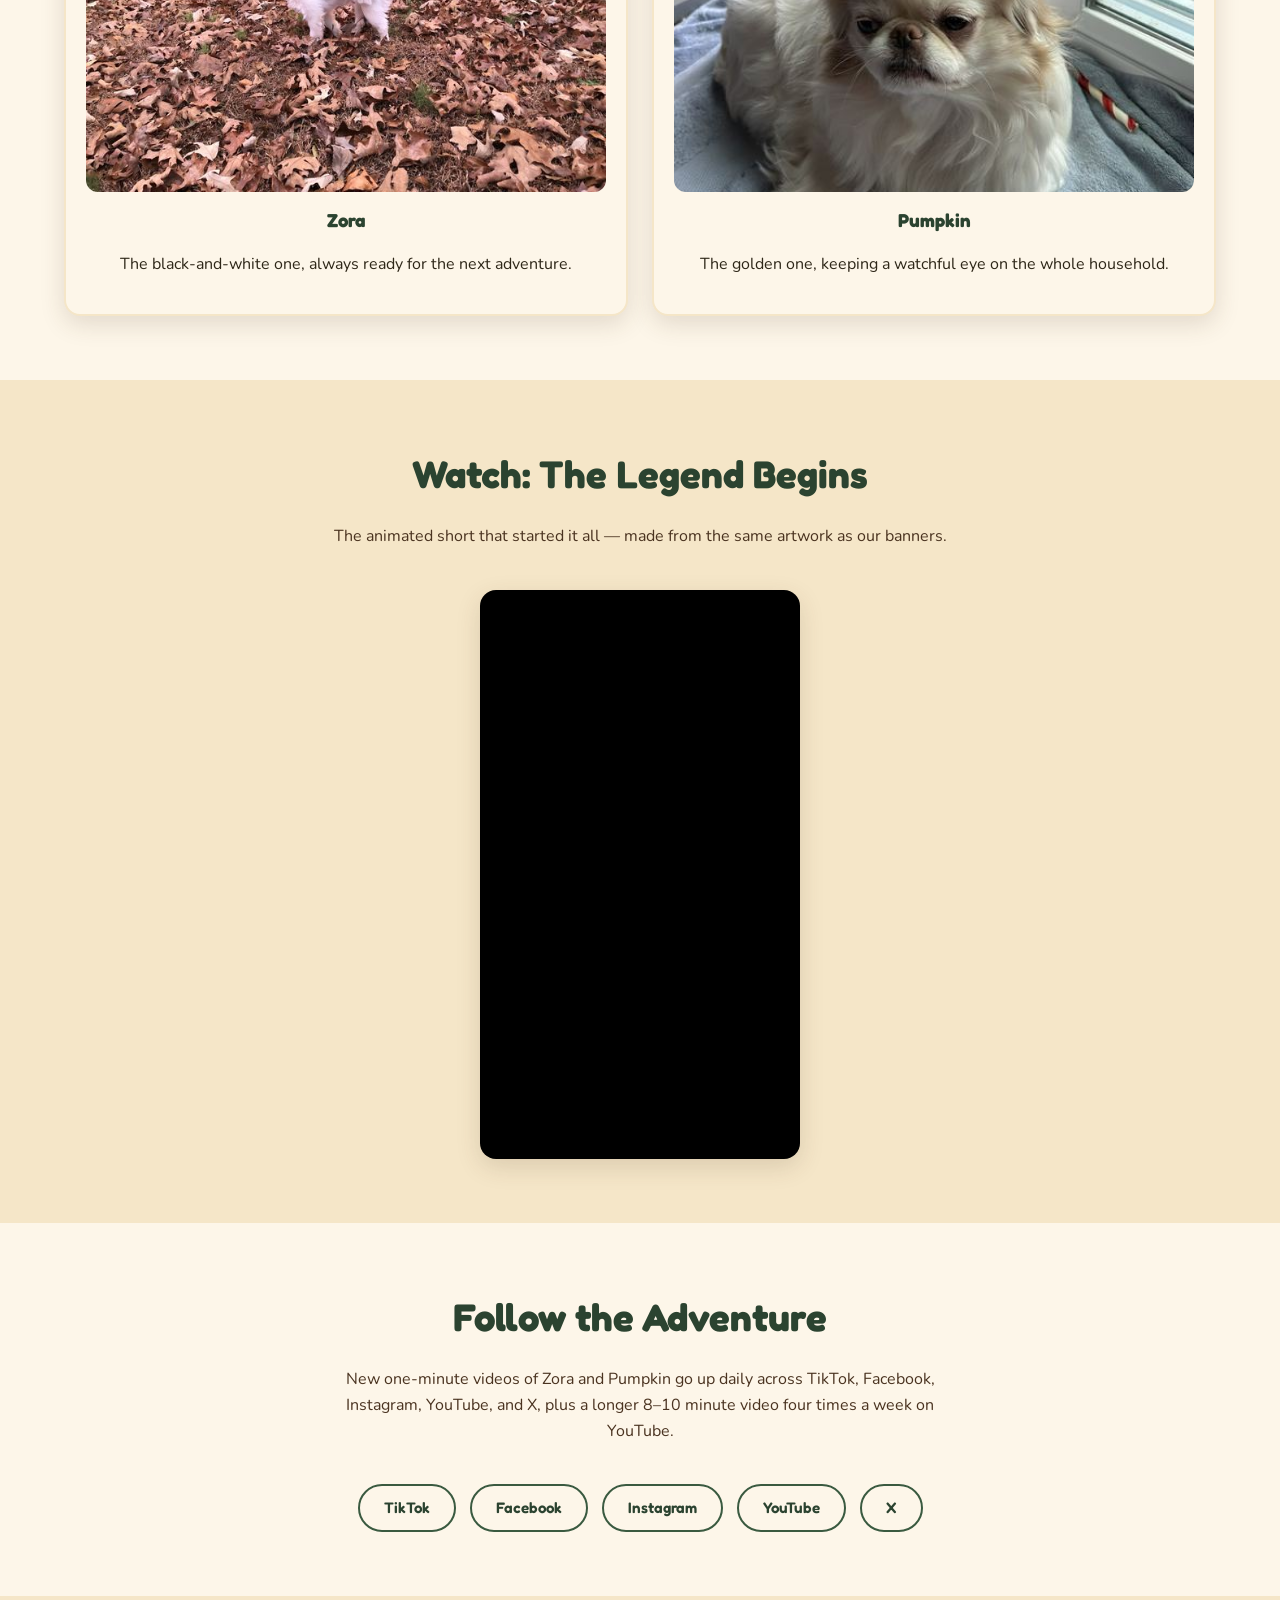
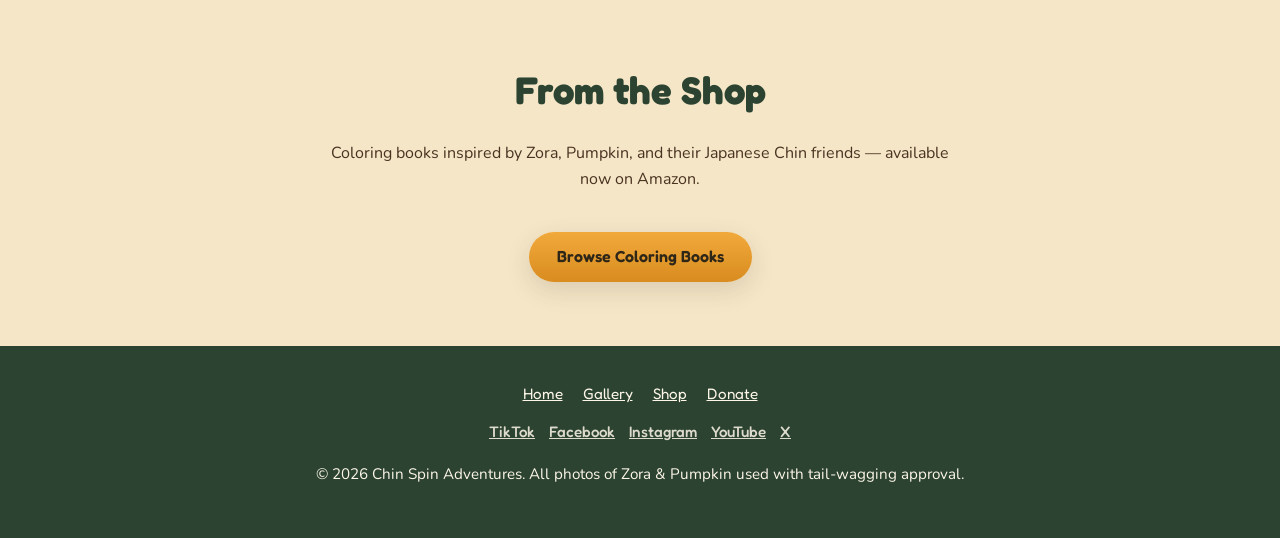
==== commit a892e095: "Rename header nav donate link to "Buy the girls a treat" Footer nav keeps the plain "Donate" label; " ====
--- a/index.html
+++ b/index.html
@@ -21,7 +21,7 @@
       <a href="index.html" class="active">Home</a>
       <a href="gallery.html">Gallery</a>
       <a href="shop.html">Shop</a>
-      <a href="donate.html">Donate</a>
+      <a href="donate.html">Buy the girls a treat</a>
     </nav>
   </div>
 </header>
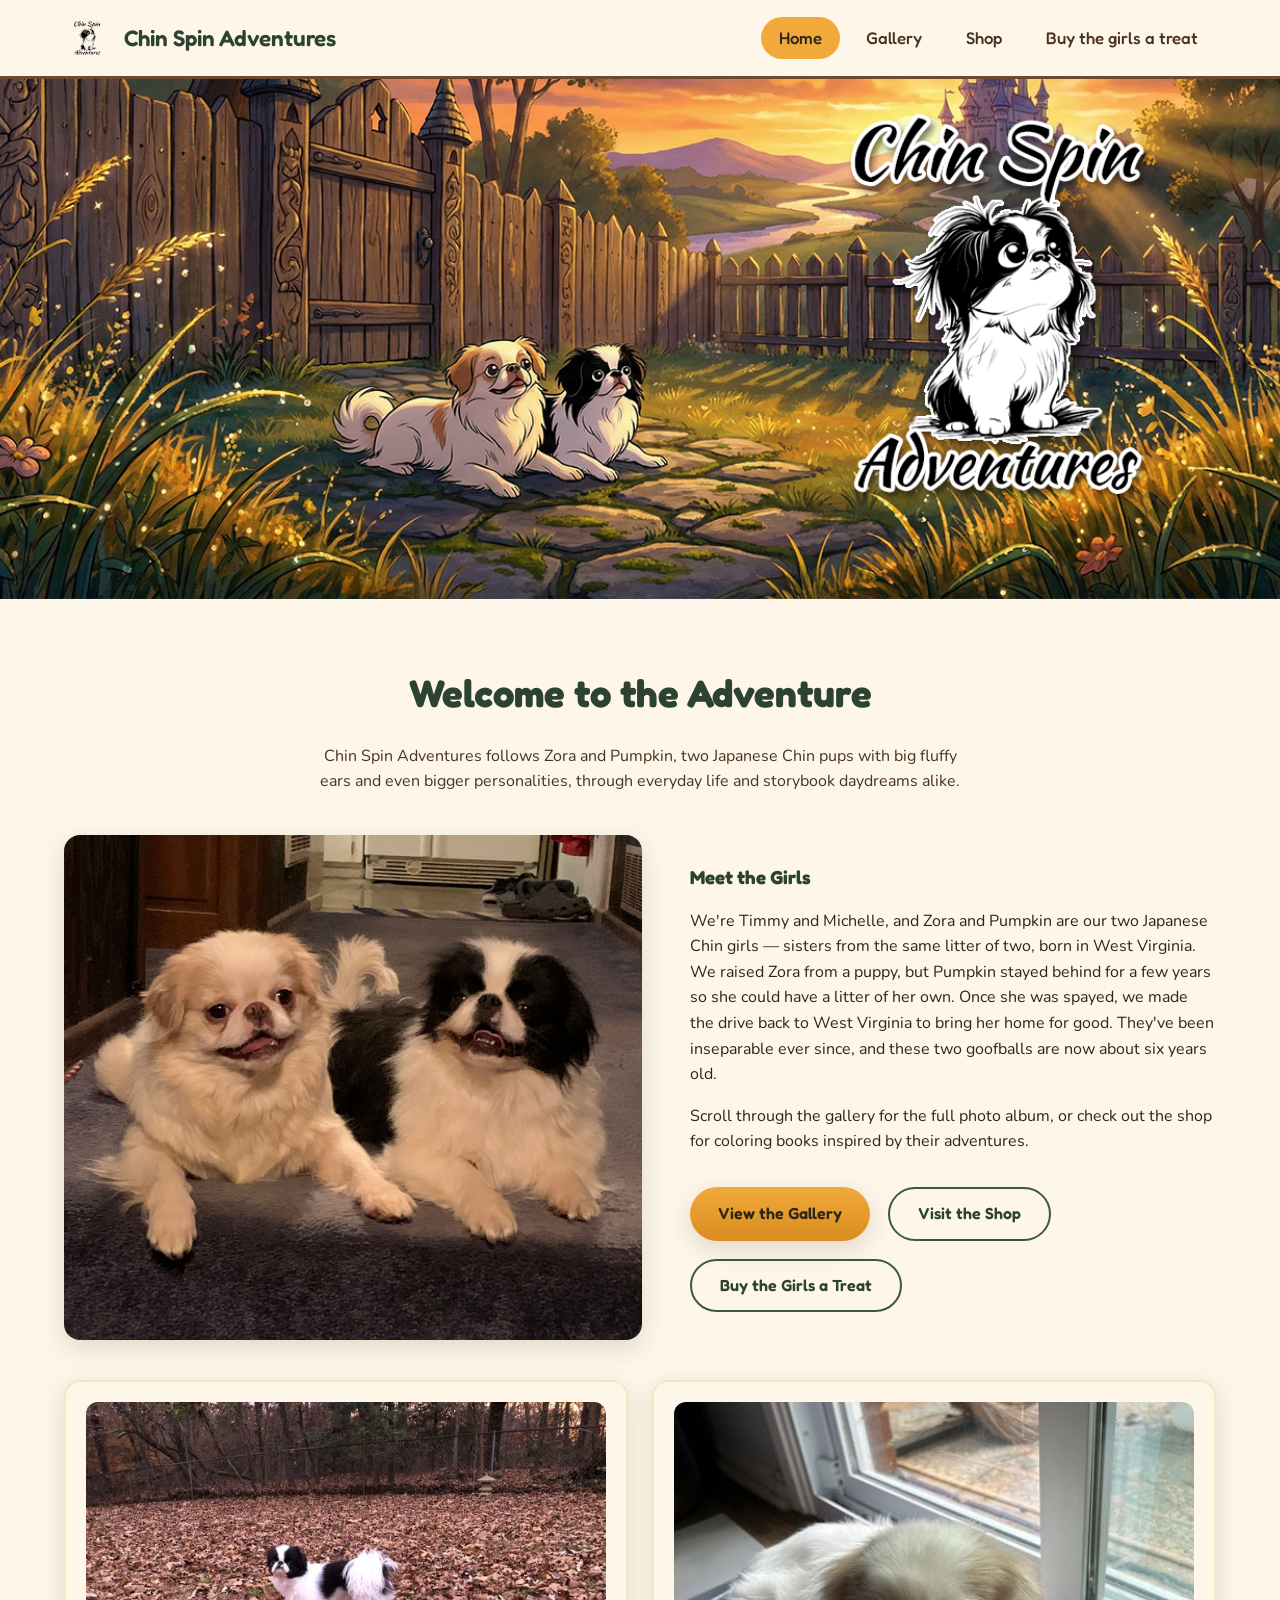
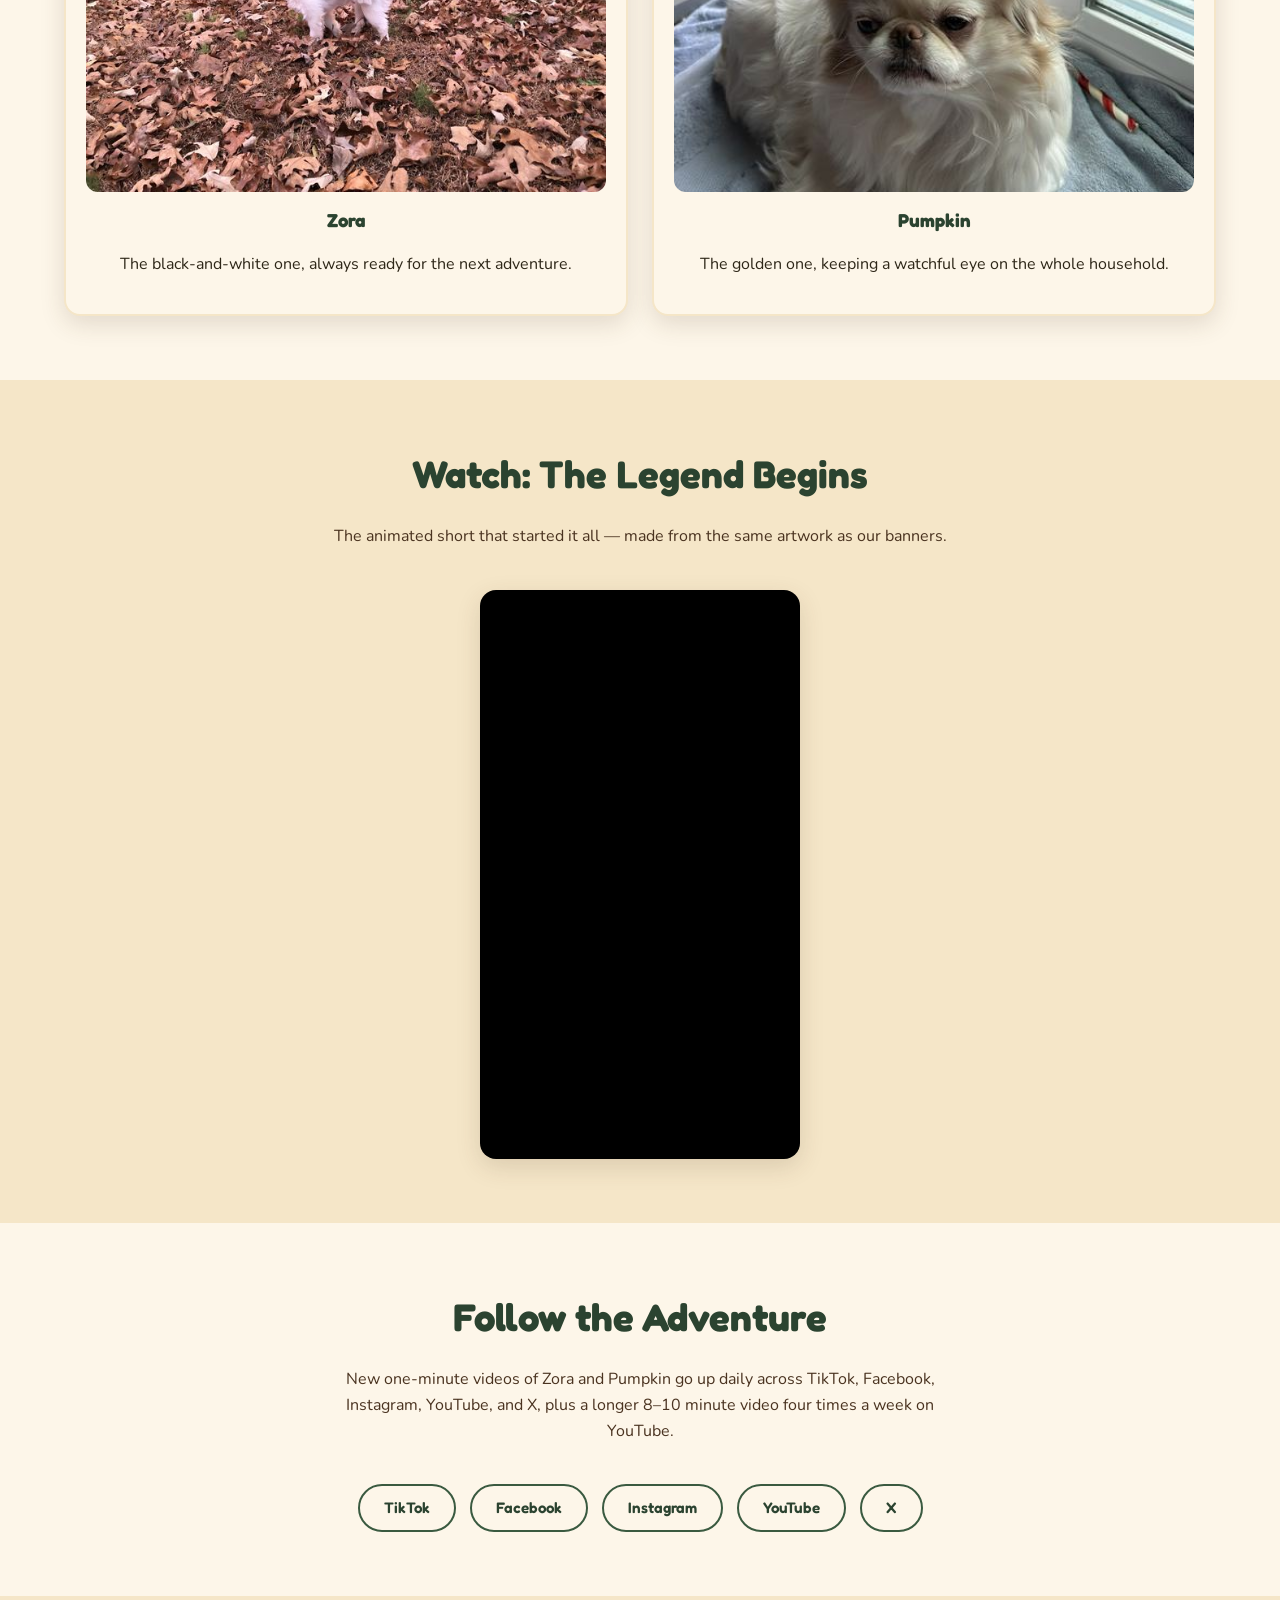
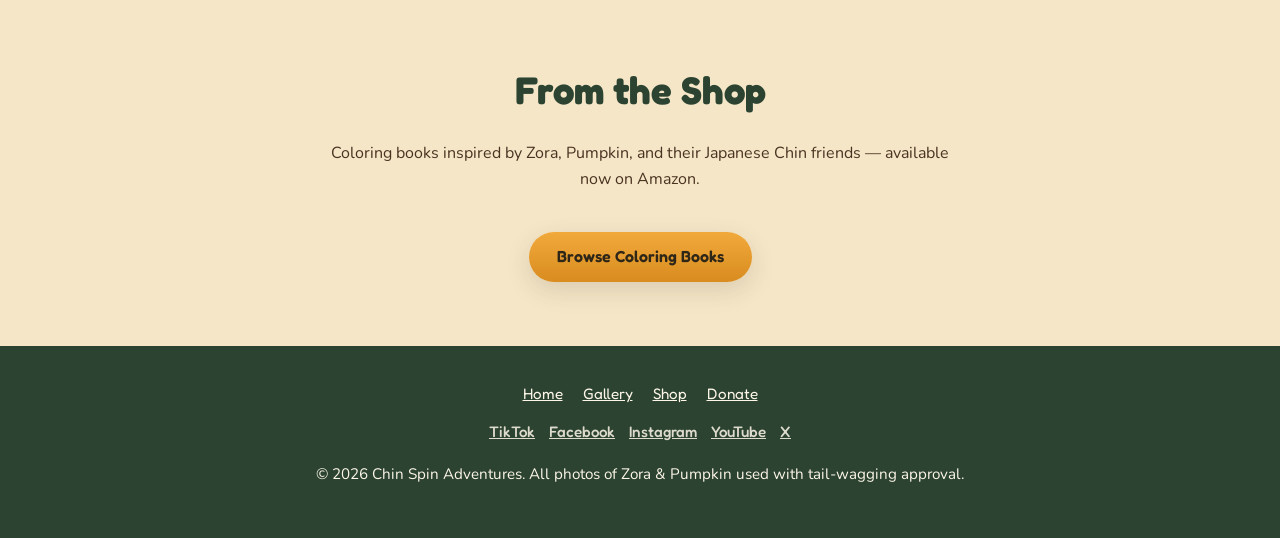
==== commit 78b73b8b: "Add "Buy the Girls a Treat" button next to Gallery/Shop CTAs on home" ====
--- a/index.html
+++ b/index.html
@@ -59,6 +59,7 @@
         <div class="cta-row" style="justify-content:flex-start;">
           <a href="gallery.html" class="btn">View the Gallery</a>
           <a href="shop.html" class="btn btn--outline">Visit the Shop</a>
+          <a href="donate.html" class="btn btn--outline">Buy the Girls a Treat</a>
         </div>
       </div>
     </div>
